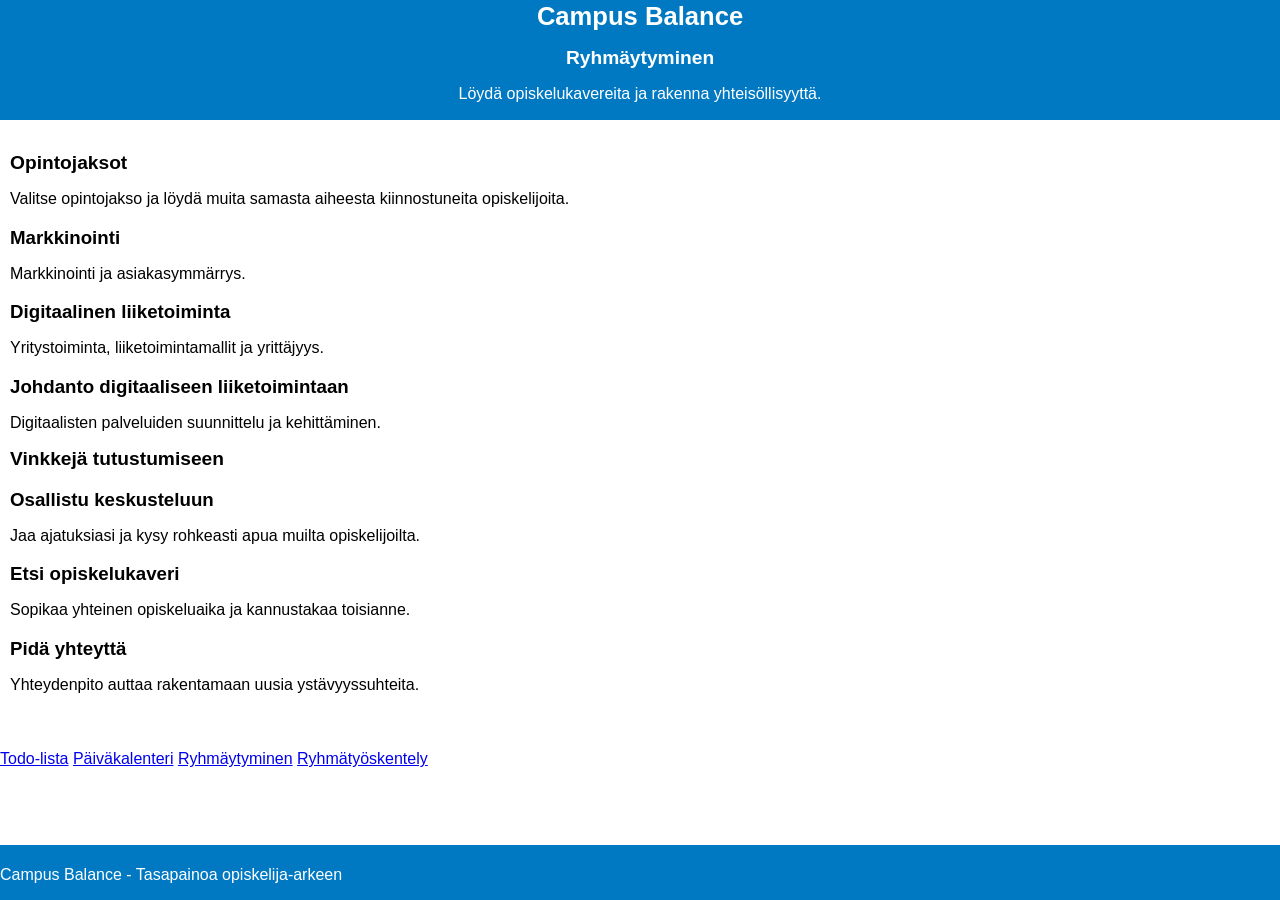
==== ryhmaytyminen.html @ af01c182 "Add files via upload" ====
<!DOCTYPE html>
<html lang="fi">
<head>
    <meta charset="UTF-8">
    <meta name="viewport" content="width=device-width, initial-scale=1.0">
    <title>Campus Balance - Ryhm&aumlytyminen</title>
    <link rel="stylesheet" href="style.css">
</head>

<body>

    <header>
        <h1>Campus Balance</h1>
        <h2>Ryhmäytyminen</h2>
        <p>Löydä opiskelukavereita ja rakenna yhteisöllisyyttä.</p>
    </header>


    <main>

        

        <section>
            <h2>Opintojaksot</h2>
            <p>Valitse opintojakso ja löydä muita samasta aiheesta kiinnostuneita opiskelijoita.</p>

            <div class="kurssi">
                <h3>Markkinointi</h3>
                <p>Markkinointi ja asiakasymm&aumlrrys.</p>
            </div>

            <div class="kurssi">
                <h3>Digitaalinen liiketoiminta</h3>
                <p>Yritystoiminta, liiketoimintamallit ja yrittäjyys.</p>
            </div>

            <div class="kurssi">
                <h3>Johdanto digitaaliseen liiketoimintaan</h3>
                <p>Digitaalisten palveluiden suunnittelu ja kehittäminen.</p>
            </div>
        </section>

        <section>
            <h2>Vinkkejä tutustumiseen</h2>

            <div class="vinkki">
                <h3>Osallistu keskusteluun</h3>
                <p>Jaa ajatuksiasi ja kysy rohkeasti apua muilta opiskelijoilta.</p>
            </div>

            <div class="vinkki">
                <h3>Etsi opiskelukaveri</h3>
                <p>Sopikaa yhteinen opiskeluaika ja kannustakaa toisianne.</p>
            </div>

            <div class="vinkki">
                <h3>Pidä yhteyttä</h3>
                <p>Yhteydenpito auttaa rakentamaan uusia ystävyyssuhteita.</p>
            </div>
        </section>

    </main>

    <footer>
        <p>Campus Balance - Tasapainoa opiskelija-arkeen</p>
    </footer>

</body>


    <nav>
        <a href="todo.html">Todo-lista</a>
        <a href="kalenteri.html">Päiväkalenteri</a>
        <a href="ryhmaytyminen.html">Ryhmäytyminen</a>
        <a href="ryhmatyo.html">Ryhmätyöskentely</a>
    </nav>

</html>
---- style.css ----
/* -------------------
     CSS-muuttujat
  ------------------- */
  
:root {

color-scheme: light; 

--color-primary:rgb(0,121,194);   /*HH Blue */
--color-secondary:rgb(202,213,16);  /* HH APPLE GREEN */
--color-accent:rgb(223,0,110);      /* HH PINK */
--color-background:rgb(255,255,255);/* valkoinen */
--color-surface:rgb(230,230,230);   /* harmaa*/
--color-text:rgb(0,0,0); /* musta */
--color-text-secondary:rgb(255,255,255); /*valkoinen*/

--color-background-secondary:var(--color-primary);
--color-accent-secondary:var(--color-accent);
--color-border	: var(--color-primary);

 --font-body: "Roboto", sans-serif;   
 --font-heading : "Roboto", sans-serif; 
 --border-radius: 8px;
}


  /* -------------------
     Yleiset tyylit
  ------------------- */
  body {
    margin: 0;
    font-family: var(--font-body);
    background-color: var(--color-background);
    color: var(--color-text);
    
  }
 
  header {
    background-color: var(--color-background-secondary);
    color: var(--color-text-secondary);
    padding:1px;
    text-align: center;
    font-family: var(--font-heading);
     }


header  a {font-size: 3em;
           color:var(--color-primary);
          text-decoration: none;
          margin-left:10px}

.hello {font-size: 1.2em;}
.welcome {background-image: url(kuvat/koulu.jpg);
background-repeat: no-repeat;
background-size: cover;
padding: 10px;
font-weight: bold;}

h1 {margin:1px 0px; font-size: 1.6rem;}

h3 {margin-bottom:0px}

h2 {font-size: 1.2rem;}

main {padding: 1em 10px 40px 10px}



footer {background-color: var(--color-background-secondary);
  height: 50px;
  width: 100%;
position:fixed;
bottom:0px;
text-align: center;
display: flex;
  padding:5px 0px 0px  0px; 
  color:var(--color-text-secondary);
& a {flex:1; text-decoration: none; color:var(--color-text-secondary)}
}

  /* -------------------
     Pikapalvelut
  ------------------- */
  #quick-services {
    display: flex;
    justify-content:center;
   gap: 10px;
    margin-bottom: 1rem;
  }

  .service-btn img {width: 100%;
    max-width: 200px;
    border-radius: 10px;
   
  }

  /* -------------------
     Kampusuutiset ja tapahtumat
  ------------------- */
 
  #dashboard {
    display: flex;
    flex-direction: column;
    gap: 1rem;
  }
 
  #news {
      & h2 {font-size:1em;background-color: var(--color-surface);
      padding:10px }         
      & a {color:var(--color-text);
           text-decoration: none;}
       & ul { background-color: var(--color-background);       
        padding:0px 0px 5px; margin-bottom: 5px; margin-left:2px;}
       & li::marker {color:var(--color-primary); font-size:1.5em}
           & .start {display:list-item} 
      & li {font-size: 0.9em;
            display: none;
            list-style-position: inside;
            padding-left: 5px;}
      & li span {font-weight: 700;}
        & a {color:var(--color-text);
           text-decoration: none;}
        }
        
#events {background-color: var(--color-surface);    
    padding-left: 10px;
    padding-right: 10px;
   & h2 {font-size:1em;}
   & h3 {font-size: 0.9em;}
   & li {font-size: 0.8em;}}

  .events-item {
    margin-bottom: 0.5rem;
    padding: 0.5rem;
    background-color: var(--color-background);
    display: flex;
    gap:10px;
    align-items: center;

    & img {width: 80px; height: 80px; border-radius:5px}
    & h3 {margin: 0 auto}
    & ul {margin: 0; list-style-type: none;
       padding-left:5px}
    & button {height: 2em;}
    & div {flex:1}}  

.events:last-child {  
  padding-bottom:50px    
  }

  .btn-event {
    background-color: var(--color-background-secondary);
    color:var(--color-text-secondary);
    border: none;
    padding: 0.3rem 0.6rem;
    border-radius: var(--border-radius);
    cursor: pointer;
    font-size: 0.8rem;
  }

/* -------------------
alisivujen headerit 
-----------------------*/
.sub_header { background-color: var(--color-background);
       text-align: left;
   & h1 {color:var(--color-primary); text-align: center;}
    & a {font-size: 3em;
           color:var(--color-primary);
          text-decoration: none;
          margin-left:10px}
    }

 
  /* -------------------
     Responsiivisuus 
  ------------------- */
  @media (min-width: 600px) {
    .dashboard {
      flex-direction: row;
      gap: 1rem;
    }
    .news {
      flex: 1;
    }

  #news li {display: list-item;}
    .events {
      flex: 1;
    }
  }
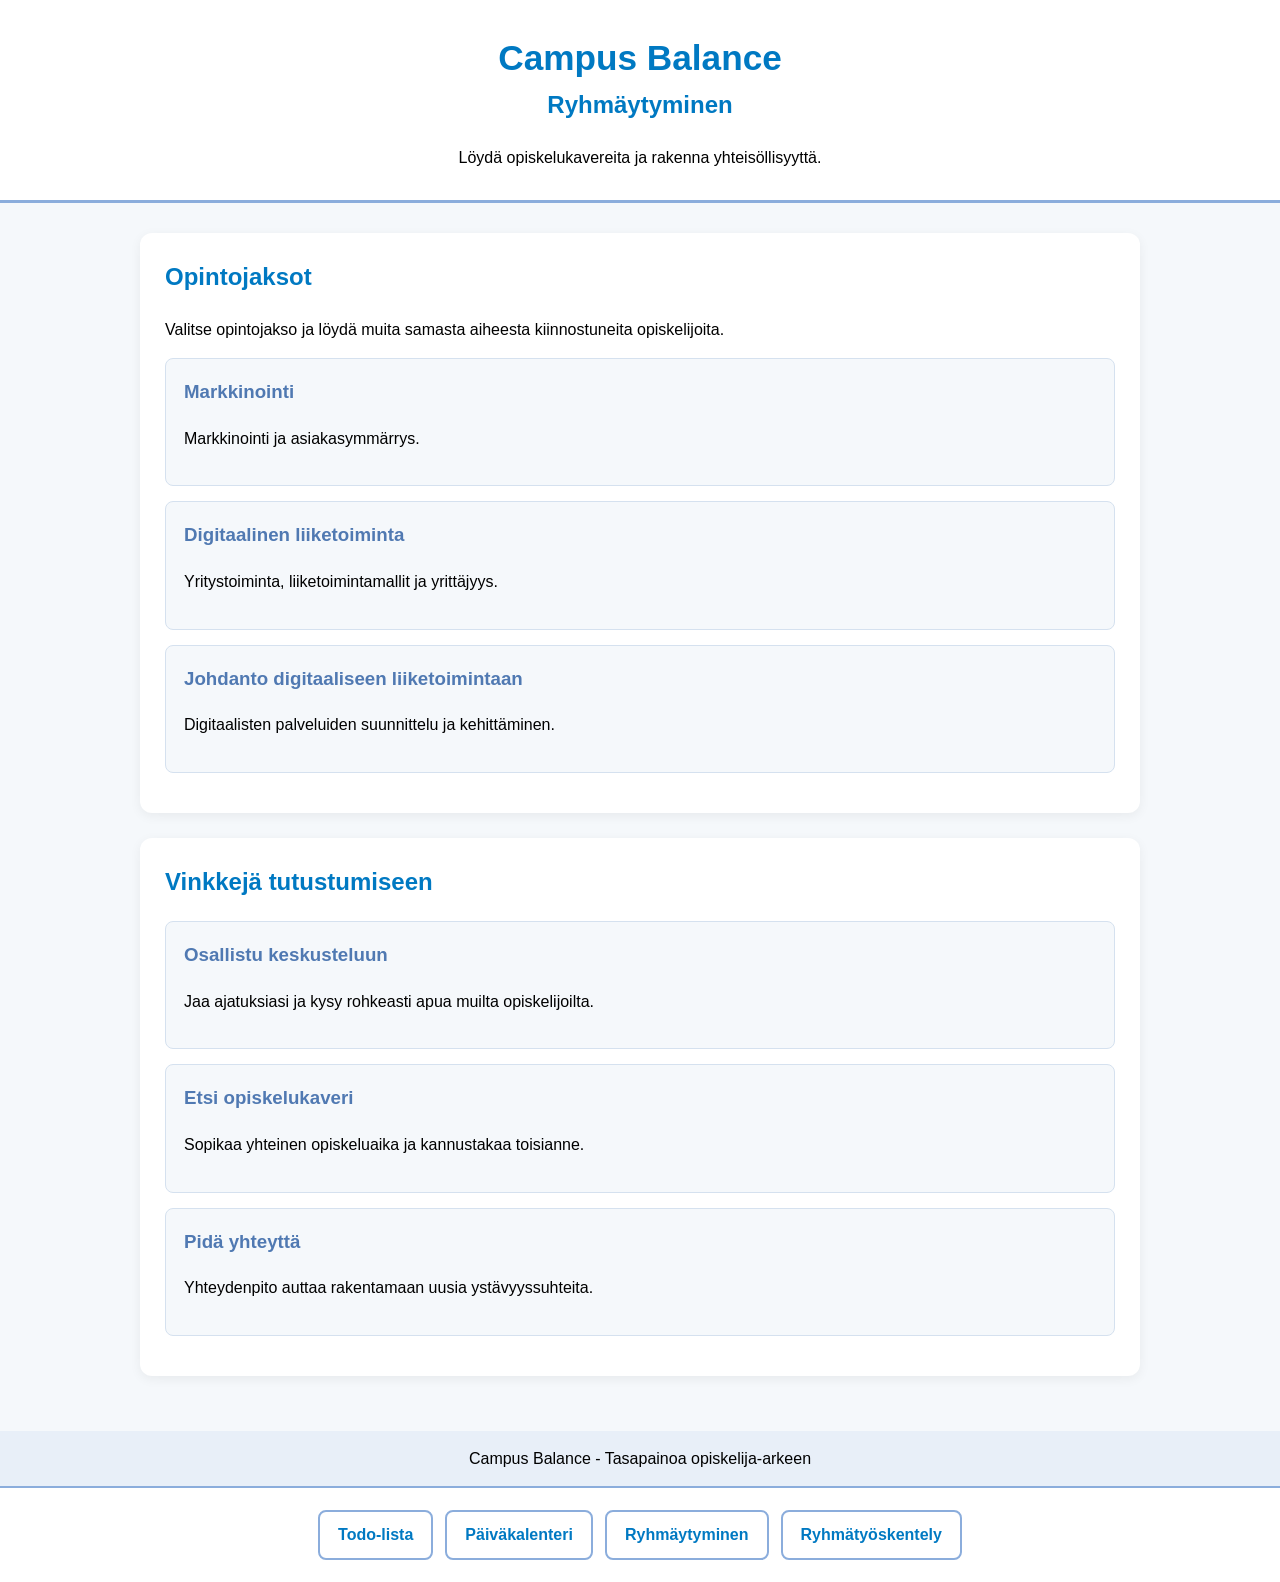
==== commit 20aaa05f: "Update stylesheet link in ryhmaytyminen.html" ====
--- a/ryhmaytyminen.html
+++ b/ryhmaytyminen.html
@@ -5,7 +5,7 @@
     <meta charset="UTF-8">
     <meta name="viewport" content="width=device-width, initial-scale=1.0">
     <title>Campus Balance - Ryhm&aumlytyminen</title>
-    <link rel="stylesheet" href="style.css">
+    <link rel="stylesheet" href="campusbalance.css">
 </head>
 
 <body>
@@ -66,7 +66,7 @@
         <p>Campus Balance - Tasapainoa opiskelija-arkeen</p>
     </footer>
 
-</body>
+<body>
 
 
     <nav>
@@ -75,5 +75,5 @@
         <a href="ryhmaytyminen.html">Ryhmäytyminen</a>
         <a href="ryhmatyo.html">Ryhmätyöskentely</a>
     </nav>
-
-</html>+</body>
+</html>
--- a/campusbalance.css
+++ b/campusbalance.css
@@ -0,0 +1,210 @@
+
+/* Yleiset asetukset */
+
+* {
+    box-sizing: border-box;
+}
+
+body {
+    margin: 0;
+    min-height: 100vh;
+    display: flex;
+    flex-direction: column;
+    font-family: Arial, sans-serif;
+    background-color: #f5f8fb;
+    color: #000000;
+    line-height: 1.6;
+}
+
+/* Sivun yläosa */
+
+header {
+    background-color: #ffffff;
+    text-align: center;
+    padding: 30px 20px;
+    border-bottom: 3px solid #8baddc;
+}
+
+header h1 {
+    color: #0079c2;
+    margin: 0;
+    font-size: 2.2rem;
+}
+
+header p {
+    margin-bottom: 0;
+}
+
+/* Sivujen sisältö */
+
+main {
+    width: 90%;
+    max-width: 1000px;
+    margin: 30px auto;
+    flex: 1;
+}
+
+section {
+    background-color: #ffffff;
+    padding: 25px;
+    margin-bottom: 25px;
+    border-radius: 12px;
+    box-shadow: 0 3px 12px rgba(0, 0, 0, 0.06);
+}
+
+h2 {
+    color: #0079c2;
+    margin-top: 0;
+}
+
+h3 {
+    color: #5079b2;
+}
+
+/* Todo-lista */
+
+.todo-list {
+    display: flex;
+    flex-direction: column;
+    gap: 12px;
+}
+
+.todo-item {
+    display: flex;
+    align-items: center;
+    gap: 12px;
+    padding: 14px;
+    background-color: #f5f8fb;
+    border: 1px solid #d5e1ef;
+    border-radius: 8px;
+}
+
+.todo-item input {
+    width: 18px;
+    height: 18px;
+    accent-color: #0079c2;
+}
+
+.todo-item label {
+    cursor: pointer;
+}
+
+/* Päiväkalenterin laatikot */
+
+.aikalaatikko {
+    padding: 18px;
+    margin-bottom: 15px;
+    background-color: #f5f8fb;
+    border-left: 5px solid #0079c2;
+    border-radius: 8px;
+}
+
+.aikalaatikko h3 {
+    margin-top: 0;
+    margin-bottom: 5px;
+    color: #0079c2;
+}
+
+.aikalaatikko p {
+    margin-bottom: 0;
+}
+
+/* Ryhmäytymisen ja ryhmätyöskentelyn laatikot */
+
+.kurssi,
+.vinkki,
+.opiskelija {
+    padding: 18px;
+    margin-bottom: 15px;
+    background-color: #f5f8fb;
+    border: 1px solid #d5e1ef;
+    border-radius: 8px;
+}
+
+.kurssi h3,
+.vinkki h3,
+.opiskelija h3 {
+    margin-top: 0;
+}
+
+.opiskelija a {
+    display: inline-block;
+    margin-top: 8px;
+    padding: 8px 16px;
+    background-color: #0079c2;
+    color: #ffffff;
+    text-decoration: none;
+    border-radius: 6px;
+}
+
+.opiskelija a:hover {
+    background-color: #005b91;
+}
+
+/* Navigaatio */
+
+nav {
+    display: flex;
+    justify-content: center;
+    align-items: center;
+    flex-wrap: wrap;
+    gap: 12px;
+    padding: 22px 15px;
+    background-color: #ffffff;
+    border-top: 2px solid #8baddc;
+}
+
+nav a {
+    display: inline-block;
+    padding: 10px 18px;
+    color: #0079c2;
+    text-decoration: none;
+    font-weight: bold;
+    border: 2px solid #8baddc;
+    border-radius: 8px;
+    transition: background-color 0.2s, color 0.2s;
+}
+
+nav a:hover {
+    background-color: #0079c2;
+    color: #ffffff;
+}
+
+/* Sivun alaosa */
+
+footer {
+    padding: 15px;
+    text-align: center;
+    background-color: #e8eff8;
+    color: #000000;
+}
+
+footer p {
+    margin: 0;
+}
+
+/* Mobiilinäytöt */
+
+@media (max-width: 600px) {
+    header h1 {
+        font-size: 1.8rem;
+    }
+
+    main {
+        width: 94%;
+        margin: 20px auto;
+    }
+
+    section {
+        padding: 18px;
+    }
+
+    nav {
+        gap: 8px;
+    }
+
+    nav a {
+        padding: 8px 12px;
+        font-size: 0.9rem;
+    }
+}
